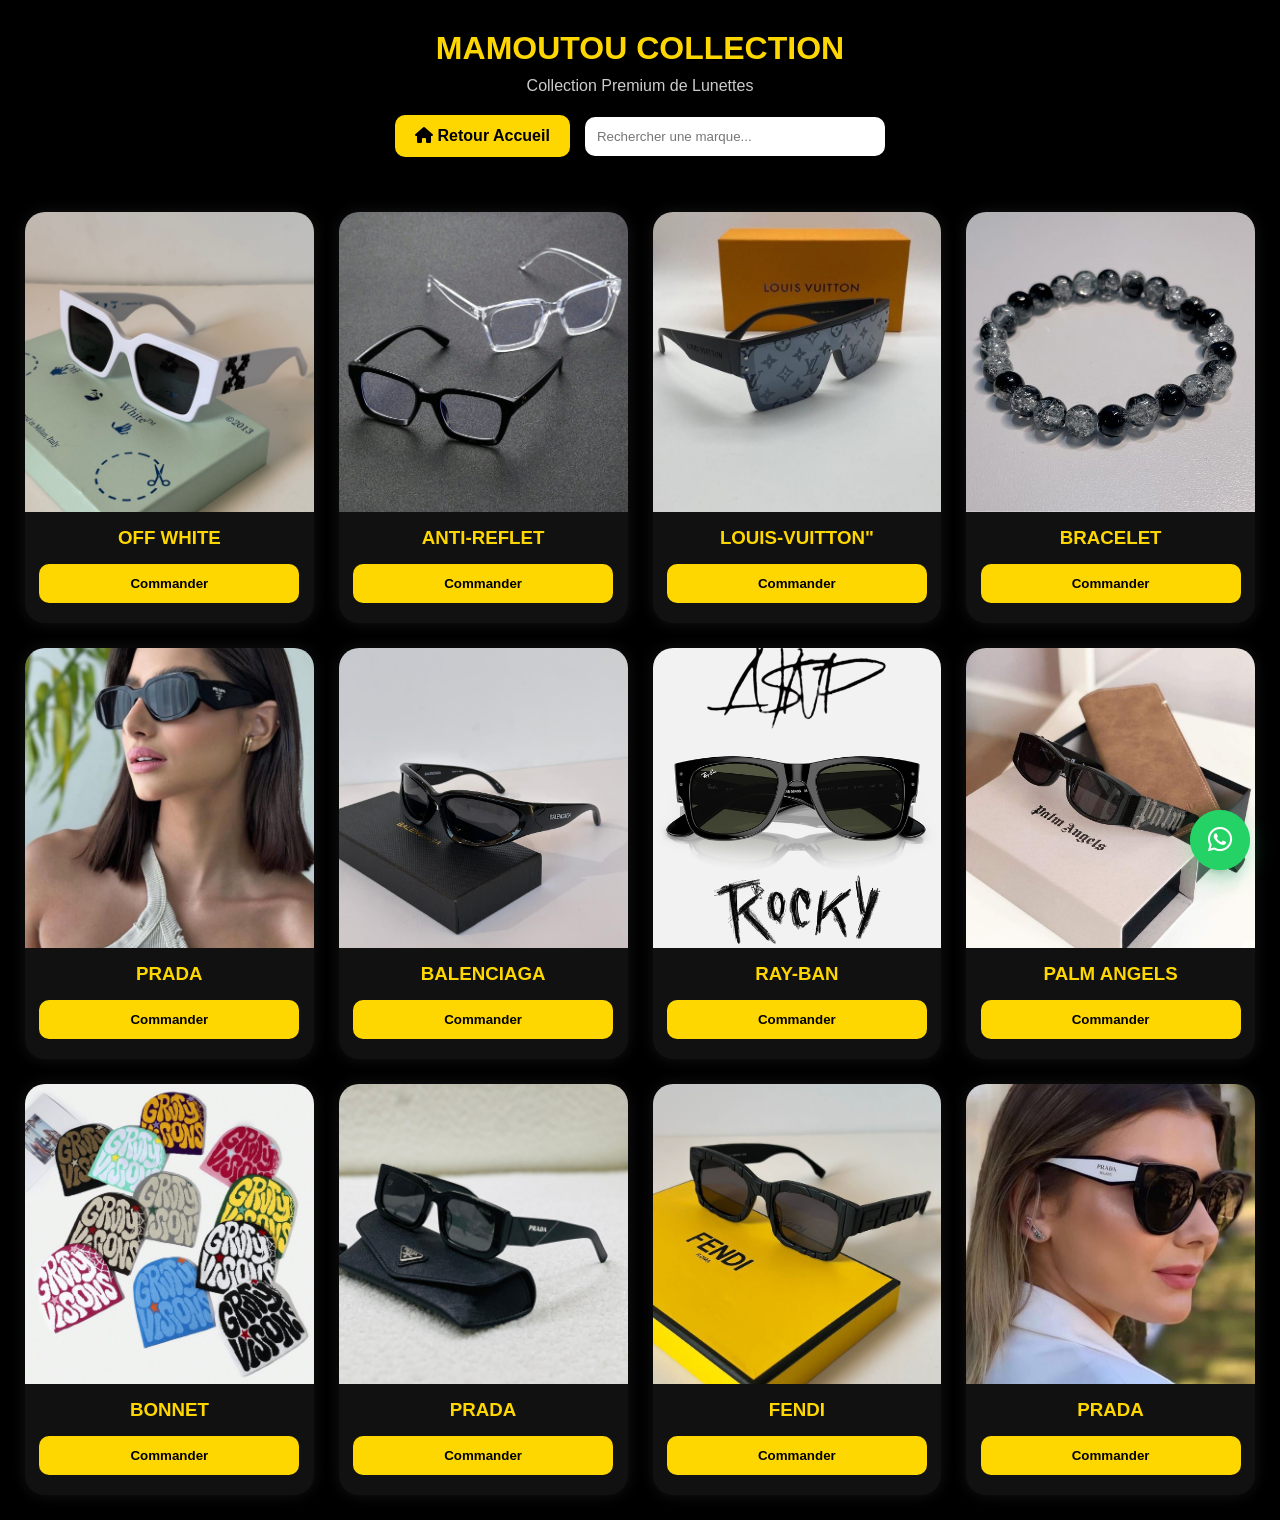
==== collection.html @ 8280a22b "Vente de lunettes" ====
<!DOCTYPE html>
<html lang="fr">
<head>
<meta charset="UTF-8">
<meta name="viewport" content="width=device-width, initial-scale=1.0">
<title>Mamoutou Collection - Lunettes Premium</title>

<link rel="stylesheet" href="collection.css">

<link rel="stylesheet"
href="https://cdnjs.cloudflare.com/ajax/libs/font-awesome/6.5.1/css/all.min.css">

</head>

<body>

<header>

    <h1>MAMOUTOU COLLECTION</h1>
    <p>Collection Premium de Lunettes</p>

    <div class="top-bar">

        <a href="index.html" class="home-btn">
            <i class="fas fa-home"></i>
            Retour Accueil
        </a>

        <input
        type="text"
        id="search"
        placeholder="Rechercher une marque...">

    </div>

</header>

<section class="products">

<!-- FENDI -->

<div class="card" data-name="Off white">

    <div class="slider">

        <img src="./images/lunette15o.JPG" class="active">

        <img src="./images/lunette40o.JPG">

        <img src="./images/lunette12o.JPG">

    </div>

    <h3>OFF WHITE</h3>

    <button class="btn-order">
        Commander
    </button>

</div>

<!-- PALM ANGELS -->

<div class="card" data-name="ANTI-REFLET">

    <div class="slider">

        <img src="./images/lunette18a.JPG" class="active">

        <img src="./images/lunette26a.JPG">

        <img src="./images/lunette37a.JPG">

    </div>

    <h3>ANTI-REFLET</h3>

    <button class="btn-order">
        Commander
    </button>

</div>

<!-- GUCCI -->

<div class="card" data-name="LOUIS-VUITTON">

    <div class="slider">

        <img src="./images/lunette27l.JPG" class="active">

        <img src="./images/lunette16l.JPG">

        <img src="./images/lunette17l.JPG">

    </div>

    <h3>LOUIS-VUITTON"</h3>

    <button class="btn-order">
        Commander
    </button>

</div>

<!-- RAY BAN -->

<div class="card" data-name="BRACELET">

    <div class="slider">

        <img src="./images/bracelet1.JPG" class="active">

        <img src="./images/bracelet2.JPG">

        <img src="./images/bracelet3.jpg">

    </div>

    <h3>BRACELET</h3>

    <button class="btn-order">
        Commander
    </button>

</div>

<!-- VERSACE -->

<div class="card" data-name="PRADA">

    <div class="slider">

        <img src="./images/lunette19p.JPG" class="active">

        <img src="./images/lunette21p.JPG">

        <img src="./images/lunette32p.JPG">

    </div>

    <h3>PRADA</h3>

    <button class="btn-order">
        Commander
    </button>

</div>

<!-- DIOR -->

<div class="card" data-name="BALENCIAGA">

    <div class="slider">

        <img src="./images/lunette43b.JPG" class="active">

        <img src="./images/lunette44b.JPG">

        <img src="./images/lunette10.JPG">

    </div>

    <h3>BALENCIAGA</h3>

    <button class="btn-order">
        Commander
    </button>

</div>

<!-- ANTI REFLET -->

<div class="card" data-name="RAY-BAN">

    <div class="slider">

        <img src="./images/lunette22r.JPG" class="active">

        <img src="./images/lunette28r.JPG">

        <img src="./images/lunette50r.jpg">

    </div>

    <h3>RAY-BAN</h3>

    <button class="btn-order">
        Commander
    </button>

</div>

<!-- RAYVANY -->

<div class="card" data-name="PALM ANGELS">

    <div class="slider">

        <img src="./images/lunette42p.JPG" class="active">

        <img src="./images/PALM.jpg">

        <img src="./images/palm2.jpg">

    </div>


    <h3>PALM ANGELS</h3>

    <button class="btn-order">
        Commander
    </button>

</div>

<div class="card" data-name="BONNET">

    <div class="slider">

        <img src="./images/kepi1.JPG" class="active">

        <img src="./images/kepi2.JPG">

        <img src="./images/kepi3.JPG">

    </div>


    <h3>BONNET</h3>

    <button class="btn-order">
        Commander
    </button>

</div>

<div class="card" data-name="PRADA">

    <div class="slider">

        <img src="./images/lunette21p.JPG" class="active">

        <img src="./images/lunette32p.JPG">

        <img src="./images/lunette19p.JPG">

    </div>


    <h3>PRADA</h3>

    <button class="btn-order">
        Commander
    </button>

</div>

<div class="card" data-name="FENDI">

    <div class="slider">

        <img src="./images/FENDI.jpg" class="active">

        <img src="./images/fendi2.jpg">

        <img src="./images/fendi3.jpeg">

    </div>


    <h3>FENDI</h3>

    <button class="btn-order">
        Commander
    </button>

</div>

<div class="card" data-name="PRADA">

    <div class="slider">

        <img src="./images/lunette34p.JPG" class="active">

        <img src="./images/lunette39p.JPG">

        <img src="./images/lunette32p.JPG">

    </div>


    <h3>PRADA</h3>

    <button class="btn-order">
        Commander
    </button>

</div>

</section>

<!-- FORMULAIRE -->

<div class="modal" id="modal">

    <div class="modal-content">

        <span id="close">&times;</span>

        <h2>Commander votre lunette</h2>

        <form id="orderForm">

            <input type="text" id="product" readonly required>

            <input type="text" id="name" placeholder="Nom complet" required>

            <input type="text" id="color" placeholder="Couleur" required>

            <input type="number" id="quantity" placeholder="Quantité" required>

            <input type="tel" id="phone" placeholder="Téléphone" required>

            <input type="text" id="address" placeholder="Adresse" required>

            <textarea id="message" placeholder="Message (optionnel)"></textarea>

            <button type="submit" class="send-btn">
                Envoyer sur WhatsApp
            </button>

        </form>

    </div>

</div>
<!-- WhatsApp flottant -->

<a href="https://wa.me/22367498538" target="_blank" rel="noopener" class="whatsapp-btn" aria-label="WhatsApp">
  <i class="fa-brands fa-whatsapp"></i>
</a>

<a href="#home" class="scroll-top" id="scrollTopBtn">
  <i class="fa-solid fa-arrow-up"></i>
</a>
<script src="collection.js"></script>

</body>
</html>
---- collection.css ----
*{
    margin:0;
    padding:0;
    box-sizing:border-box;
    font-family:Arial, sans-serif;
}

body{
    background:#000;
    color:#fff;
    min-height:100vh;
}

header{
    text-align:center;
    padding:30px 15px;
}

header h1{
    color:gold;
    margin-bottom:10px;
}

header p{
    color:#ccc;
}

.top-bar{
    margin-top:20px;
    display:flex;
    justify-content:center;
    align-items:center;
    gap:15px;
    flex-wrap:wrap;
}

.home-btn{
    background:gold;
    color:#000;
    text-decoration:none;
    padding:12px 20px;
    border-radius:10px;
    font-weight:bold;
    transition:.3s;
}

.home-btn:hover{
    transform:scale(1.05);
}

#search{
    width:300px;
    max-width:90%;
    padding:12px;
    border:none;
    border-radius:10px;
    outline:none;
}

.products{
    display:grid;
    grid-template-columns:repeat(auto-fit,minmax(280px,1fr));
    gap:25px;
    padding:25px;
}

.card{
    background:#111;
    border-radius:20px;
    overflow:hidden;
    box-shadow:0 0 15px rgba(255,255,255,.08);
    transition:.4s;
}

.card:hover{
    transform:translateY(-10px);
    box-shadow:0 0 25px gold;
}

.slider{
    position:relative;
    width:100%;
    height:300px;
    overflow:hidden;
}

.slider img{
    position:absolute;
    width:100%;
    height:100%;
    object-fit:cover;
    opacity:0;
    transition:opacity 1s;
}

.slider img.active{
    opacity:1;
}

.card h3{
    text-align:center;
    padding:15px;
    color:gold;
}

.btn-order{
    width:90%;
    display:block;
    margin:0 auto 20px;
    padding:12px;
    border:none;
    border-radius:10px;
    background:gold;
    color:#000;
    font-weight:bold;
    cursor:pointer;
    transition:.3s;
}

.btn-order:hover{
    transform:scale(1.05);
}

.modal{
    position:fixed;
    inset:0;
    background:rgba(0,0,0,.85);
    display:none;
    justify-content:center;
    align-items:center;
    z-index:999;
}

.modal-content{
    background:#111;
    width:90%;
    max-width:450px;
    padding:25px;
    border-radius:20px;
    position:relative;
}

.modal-content h2{
    text-align:center;
    color:gold;
    margin-bottom:20px;
}

.modal-content input,
.modal-content textarea{
    width:100%;
    padding:12px;
    margin-bottom:12px;
    border:none;
    border-radius:10px;
    outline:none;

    background:#fff;
    color:#000;

    font-size:14px;
}

/* textarea spécifique */
.modal-content textarea{
    resize:none;
    height:100px;
}

/* IMPORTANT: évite héritage invisible */
.modal-content{
    color:#000;
}


.send-btn{
    width:100%;
    padding:12px;
    border:none;
    border-radius:10px;
    background:#25D366;
    color:white;
    font-size:16px;
    font-weight:bold;
    cursor:pointer;
}

#close{
    position:absolute;
    right:15px;
    top:10px;
    font-size:30px;
    cursor:pointer;
    color: white;
}

/* ==========================================================================
    BOUTON FLOTTANT WHATSAPP (AVEC EFFET PULSE)
   ========================================================================== */
.whatsapp-btn {
    position: fixed;
    bottom: 30px;
    right: 30px;
    background: #25D366;
    color: white;
    font-size: 28px;
    width: 60px;
    height: 60px;
    border-radius: 50%;
    display: flex;
    justify-content: center;
    align-items: center;
    text-decoration: none;
    box-shadow: 0 8px 25px rgba(37, 211, 102, 0.3);
    z-index: 999;
    transition: 0.3s;
}

.whatsapp-btn:hover {
    transform: scale(1.1);
}

.whatsapp-btn::before {
    content: "";
    position: absolute;
    width: 100%;
    height: 100%;
    border-radius: 50%;
    background: #25D366;
    opacity: 0.6;
    animation: pulse 1.8s infinite;
    z-index: -1;
}

/* BUTTON FLEXHE */
.scroll-top{
    position: fixed;
    bottom: 30px;          /* en bas */
    left: 50%;             /* centre horizontal */
    transform: translateX(-50%) translateY(20px);

    width: 40px;
    height: 40px;
    border-radius: 50%;

    background: gold;
    color: black;

    display: flex;
    justify-content: center;
    align-items: center;

    font-size: 20px;
    text-decoration: none;

    box-shadow: 0 8px 20px rgba(0,0,0,0.3);

    opacity: 0;
    visibility: hidden;

    transition: 0.3s ease;
    z-index: 999;
}

/* visible */
.scroll-top.show{
    opacity: 1;
    visibility: visible;
    transform: translateX(-50%) translateY(0);
}

/* hover */
.scroll-top:hover{
    transform: translateX(-50%) scale(1.1);
}

/* affichage rechercge */
.grid {
    display: grid;
    grid-template-columns: repeat(3, 1fr);
    gap: 20px;
}

.card {
    width: 100%;
}

@keyframes pulse {
    0% { transform: scale(1); opacity: 0.6; }
    100% { transform: scale(1.6); opacity: 0; }
}
@media(max-width:768px){

    .products{
        grid-template-columns:1fr;
        padding:15px;
    }

    .slider{
        height:260px;
    }

    #search{
        width:100%;
    }

}
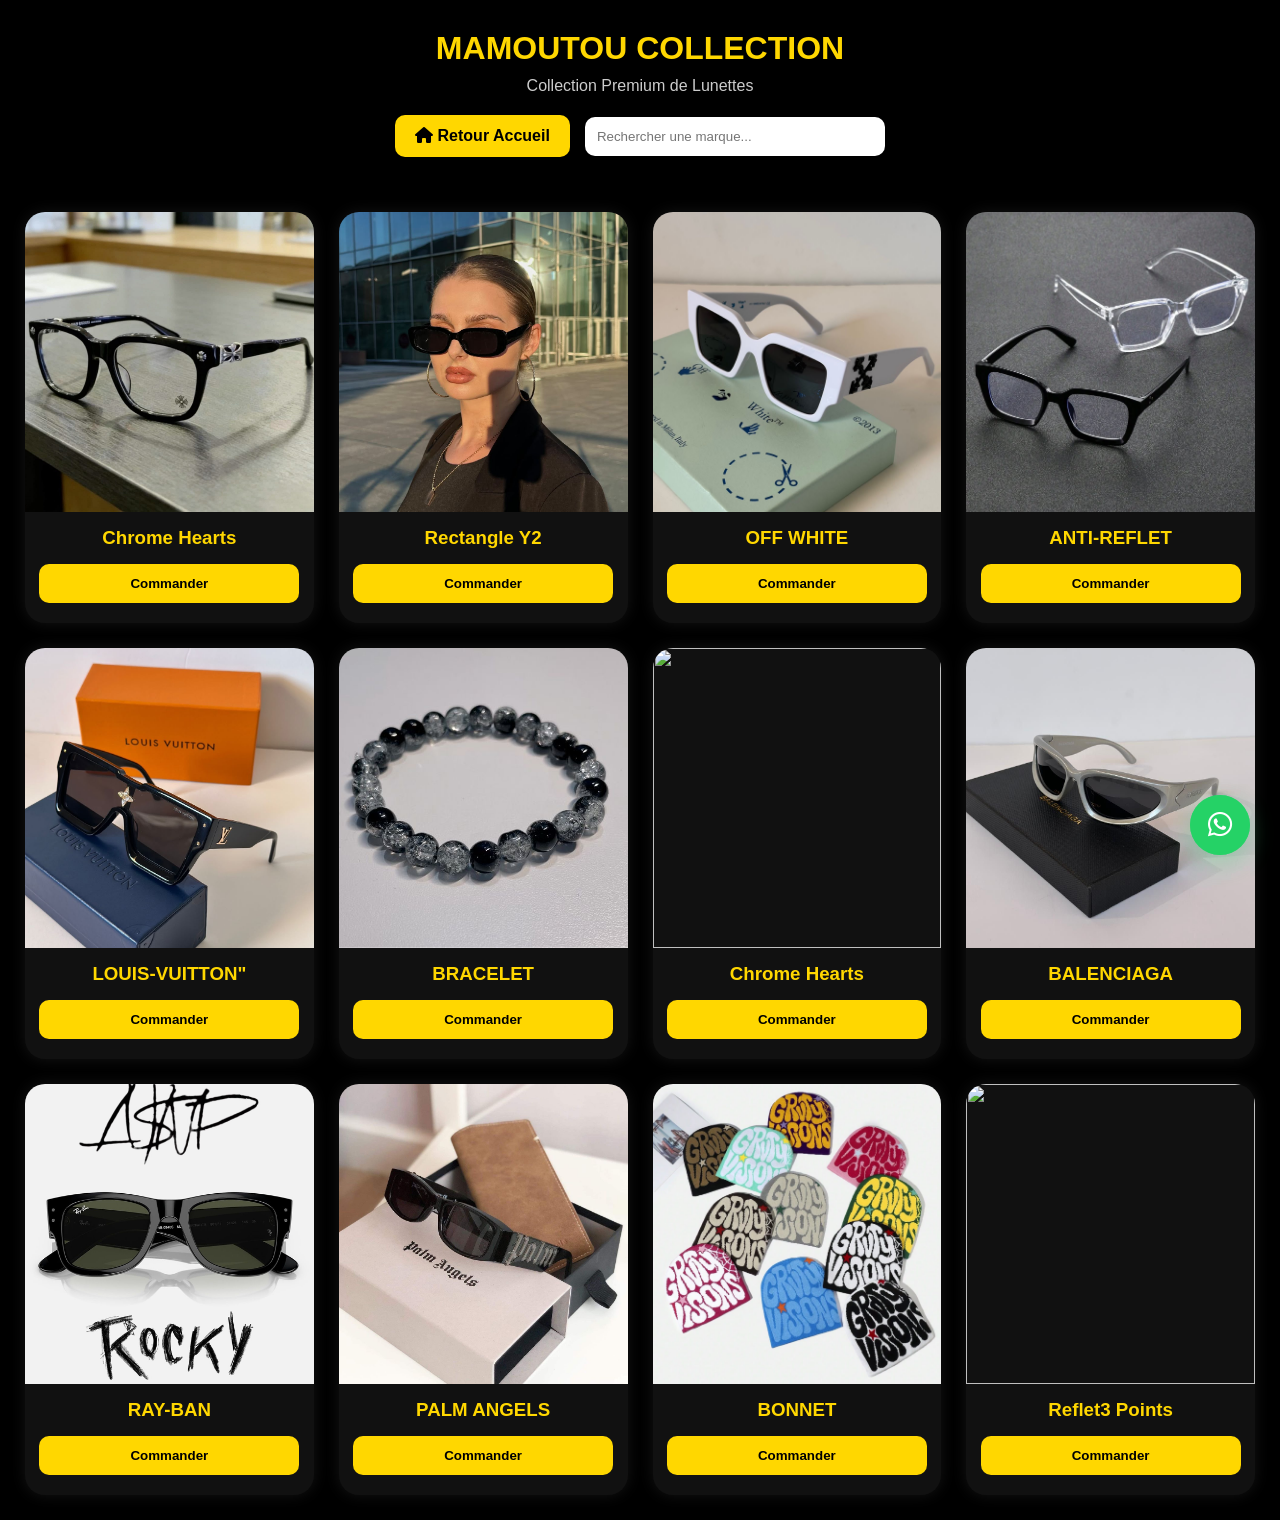
==== commit 9cce9355: "Mise a jour de la vitrine" ====
--- a/collection.html
+++ b/collection.html
@@ -37,7 +37,48 @@
 
 <section class="products">
 
-<!-- FENDI -->
+<div class="card" data-name="Chrome Hearts">
+
+    <div class="slider">
+
+        <img src="./images/lunette34p.JPG" class="active">
+
+        <img src="./images/lunette39p.JPG">
+
+        <img src="./images/lunette7a.JPG">
+
+    </div>
+
+
+    <h3>Chrome Hearts</h3>
+
+    <button class="btn-order">
+        Commander
+    </button>
+
+</div>
+
+
+<div class="card" data-name="Rectangle Y2">
+
+    <div class="slider">
+
+        <img src="./images/Rectangle1.jpg" class="active">
+
+        <img src="./images/Rectangle2.jpg">
+
+        <img src="./images/Rectangle3.jpg">
+
+    </div>
+
+
+    <h3>Rectangle Y2</h3>
+
+    <button class="btn-order">
+        Commander
+    </button>
+
+</div>
 
 <div class="card" data-name="Off white">
 
@@ -127,19 +168,19 @@
 
 <!-- VERSACE -->
 
-<div class="card" data-name="PRADA">
-
-    <div class="slider">
-
-        <img src="./images/lunette19p.JPG" class="active">
-
-        <img src="./images/lunette21p.JPG">
-
-        <img src="./images/lunette32p.JPG">
-
-    </div>
-
-    <h3>PRADA</h3>
+<div class="card" data-name="Chrome Hearts">
+
+    <div class="slider">
+
+        <img src="./images/chrom3.JPG" class="active">
+
+        <img src="./images/chrome1.JPG">
+
+        <img src="./images/chrome2.JPG">
+
+    </div>
+
+    <h3>Chrome Hearts</h3>
 
     <button class="btn-order">
         Commander
@@ -153,12 +194,12 @@
 
     <div class="slider">
 
-        <img src="./images/lunette43b.JPG" class="active">
+        <img src="./images/lunette44b.JPG" class="active">
+
+        <img src="./images/lunette43b.JPG">
 
         <img src="./images/lunette44b.JPG">
 
-        <img src="./images/lunette10.JPG">
-
     </div>
 
     <h3>BALENCIAGA</h3>
@@ -235,68 +276,28 @@
 
 </div>
 
-<div class="card" data-name="PRADA">
-
-    <div class="slider">
-
-        <img src="./images/lunette21p.JPG" class="active">
-
-        <img src="./images/lunette32p.JPG">
-
-        <img src="./images/lunette19p.JPG">
-
-    </div>
-
-
-    <h3>PRADA</h3>
-
-    <button class="btn-order">
-        Commander
-    </button>
-
-</div>
-
-<div class="card" data-name="FENDI">
-
-    <div class="slider">
-
-        <img src="./images/FENDI.jpg" class="active">
-
-        <img src="./images/fendi2.jpg">
-
-        <img src="./images/fendi3.jpeg">
-
-    </div>
-
-
-    <h3>FENDI</h3>
-
-    <button class="btn-order">
-        Commander
-    </button>
-
-</div>
-
-<div class="card" data-name="PRADA">
-
-    <div class="slider">
-
-        <img src="./images/lunette34p.JPG" class="active">
-
-        <img src="./images/lunette39p.JPG">
-
-        <img src="./images/lunette32p.JPG">
-
-    </div>
-
-
-    <h3>PRADA</h3>
-
-    <button class="btn-order">
-        Commander
-    </button>
-
-</div>
+<div class="card" data-name="Reflet3 Points">
+
+    <div class="slider">
+
+        <img src="./images/3point.JPG" class="active">
+
+        <img src="./images/3point1.JPG">
+
+        <img src="./images/3point2.JPG">
+
+    </div>
+
+
+    <h3>Reflet3 Points</h3>
+
+    <button class="btn-order">
+        Commander
+    </button>
+
+</div>
+
+
 
 </section>
 
--- a/collection.css
+++ b/collection.css
@@ -199,7 +199,7 @@
    ========================================================================== */
 .whatsapp-btn {
     position: fixed;
-    bottom: 30px;
+    bottom: 45px;
     right: 30px;
     background: #25D366;
     color: white;
@@ -304,4 +304,14 @@
         width:100%;
     }
 
+}
+
+@media (max-width: 480px) {
+    .whatsapp-btn {
+        bottom: 70px;
+        right: 20px;
+        width: 50px;
+        height: 50px;
+        font-size: 24px;
+    }
 }
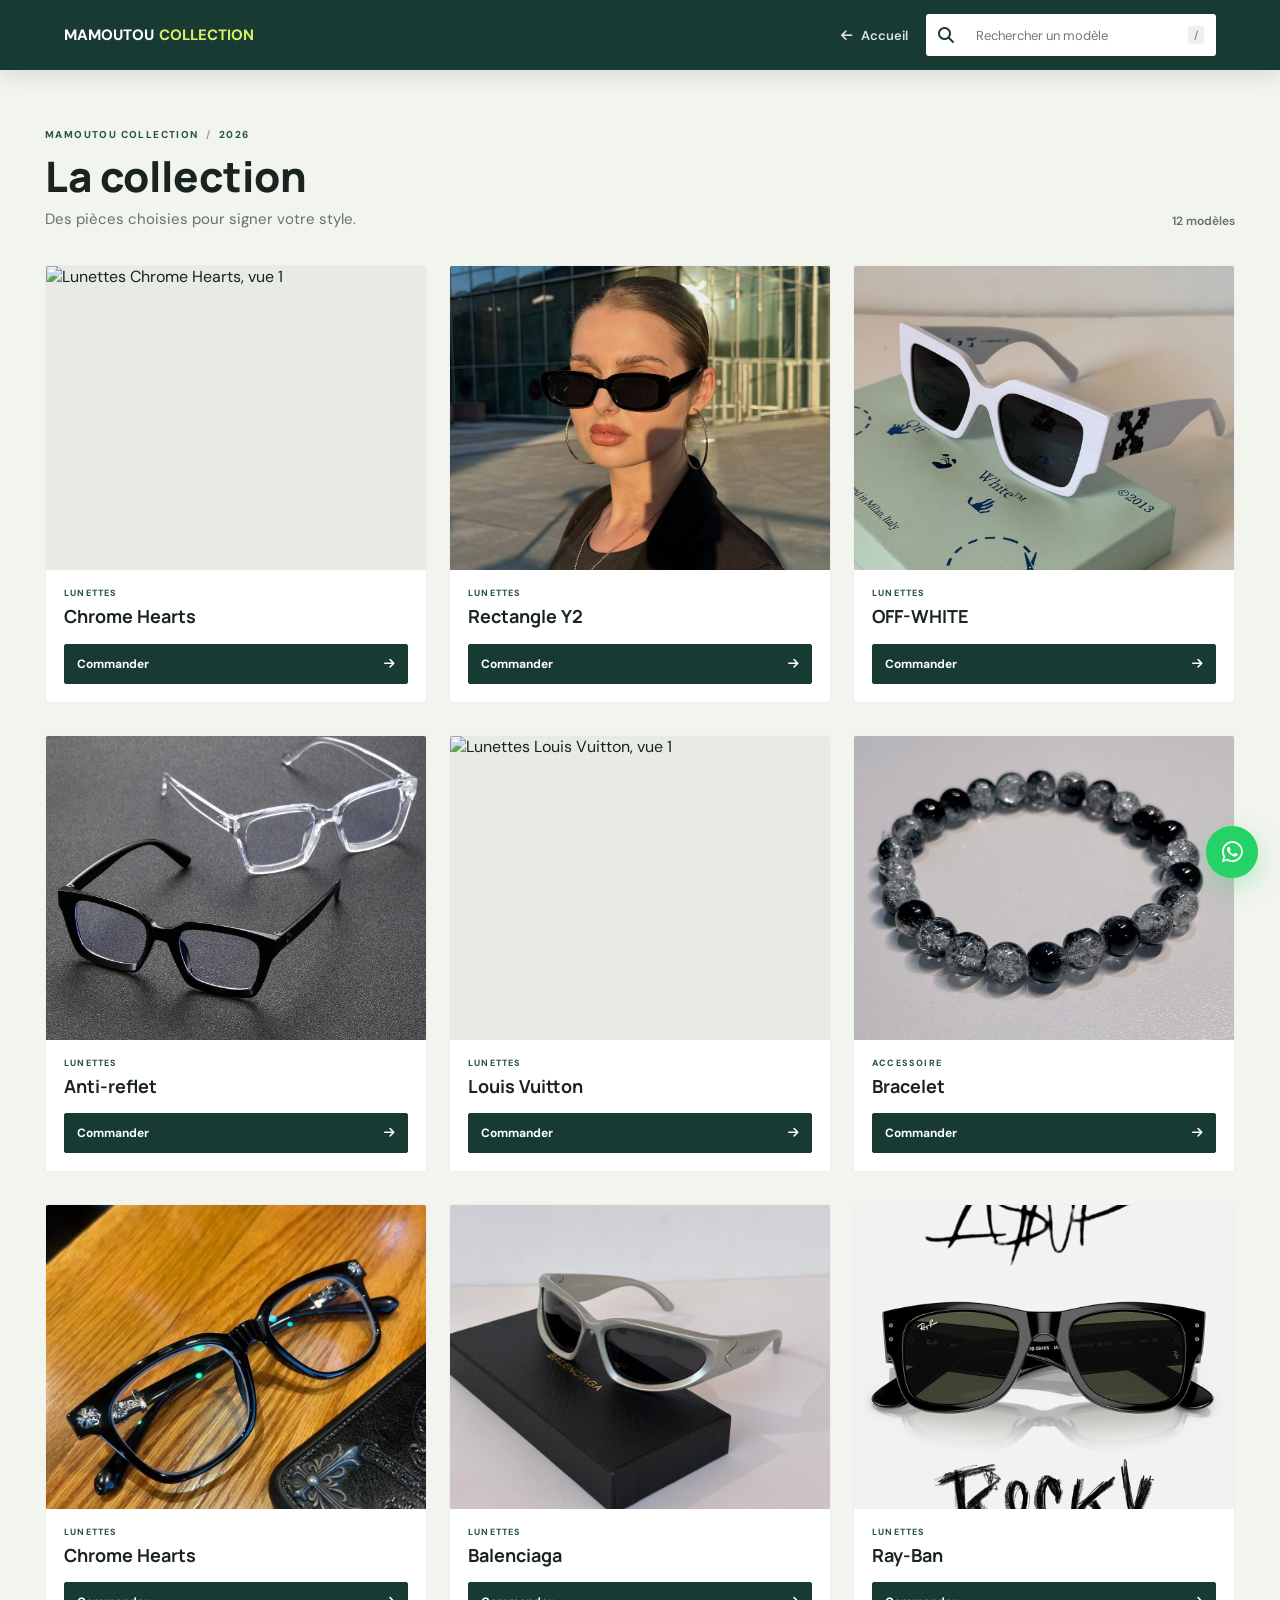
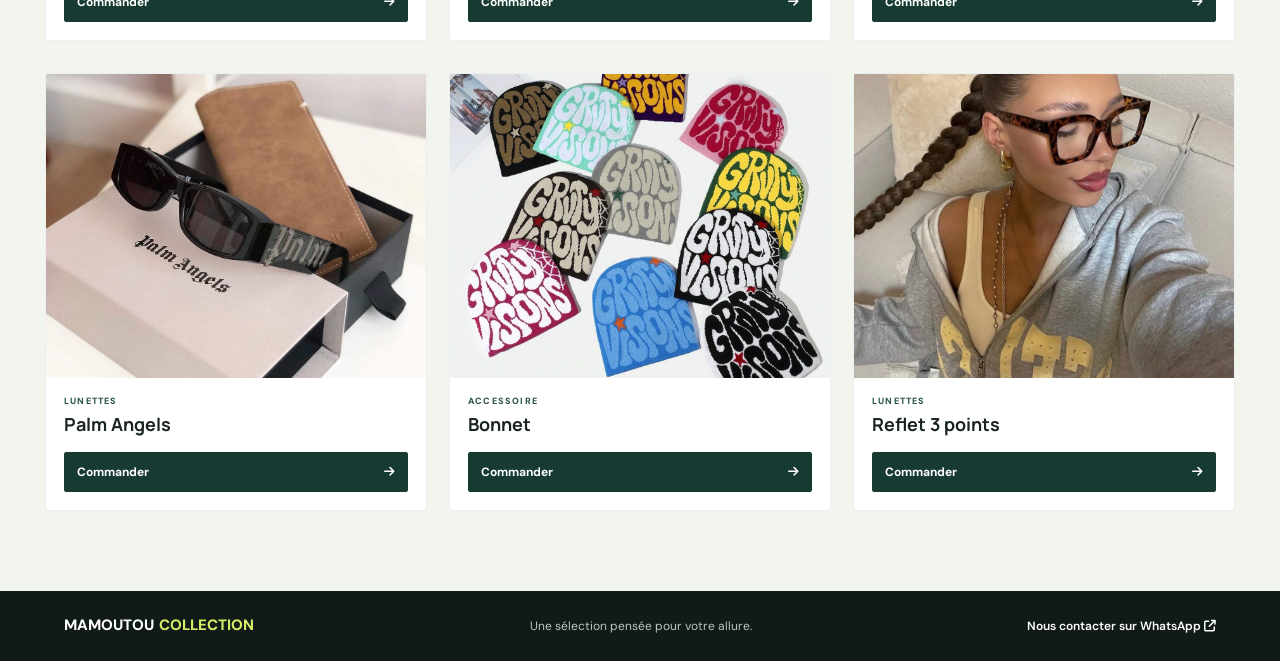
==== commit 90954320: "Modernise la vitrine MAMOUTOU COLLECTION" ====
--- a/collection.html
+++ b/collection.html
@@ -1,351 +1,258 @@
 <!DOCTYPE html>
 <html lang="fr">
+
 <head>
-<meta charset="UTF-8">
-<meta name="viewport" content="width=device-width, initial-scale=1.0">
-<title>Mamoutou Collection - Lunettes Premium</title>
-
-<link rel="stylesheet" href="collection.css">
-
-<link rel="stylesheet"
-href="https://cdnjs.cloudflare.com/ajax/libs/font-awesome/6.5.1/css/all.min.css">
-
+    <meta charset="UTF-8">
+    <meta name="viewport" content="width=device-width, initial-scale=1.0">
+    <meta name="description"
+        content="Parcourez la sélection de lunettes et accessoires MAMOUTOU COLLECTION et commandez directement au Mali via WhatsApp.">
+    <meta name="theme-color" content="#173b32">
+    <title>La collection | MAMOUTOU COLLECTION</title>
+    <link rel="preconnect" href="https://fonts.googleapis.com">
+    <link rel="preconnect" href="https://fonts.gstatic.com" crossorigin>
+    <link
+        href="https://fonts.googleapis.com/css2?family=DM+Sans:wght@400;500;600;700&family=Manrope:wght@400;500;600;700;800&display=swap"
+        rel="stylesheet">
+    <link rel="stylesheet" href="https://cdnjs.cloudflare.com/ajax/libs/font-awesome/6.5.1/css/all.min.css">
+    <link rel="stylesheet" href="collection.css?v=5.0">
 </head>
 
 <body>
-
-<header>
-
-    <h1>MAMOUTOU COLLECTION</h1>
-    <p>Collection Premium de Lunettes</p>
-
-    <div class="top-bar">
-
-        <a href="index.html" class="home-btn">
-            <i class="fas fa-home"></i>
-            Retour Accueil
+    <header class="collection-header">
+        <a class="catalog-brand" href="index.html" aria-label="MAMOUTOU COLLECTION, accueil">
+            <span>MAMOUTOU</span><strong>COLLECTION</strong>
         </a>
-
-        <input
-        type="text"
-        id="search"
-        placeholder="Rechercher une marque...">
-
+        <div class="top-bar">
+            <a href="index.html" class="home-btn"><i class="fa-solid fa-arrow-left" aria-hidden="true"></i> Accueil</a>
+            <label class="search-box" for="search">
+                <i class="fa-solid fa-magnifying-glass" aria-hidden="true"></i>
+                <input type="search" id="search" placeholder="Rechercher un modèle" autocomplete="off">
+                <kbd>/</kbd>
+            </label>
+        </div>
+    </header>
+
+    <main>
+        <section class="catalog-intro" aria-labelledby="catalog-title">
+            <p class="eyebrow">MAMOUTOU COLLECTION <span aria-hidden="true">/</span> 2026</p>
+            <div class="catalog-heading">
+                <div>
+                    <h1 id="catalog-title">La collection</h1>
+                    <p>Des pièces choisies pour signer votre style.</p>
+                </div>
+                <p class="catalog-count" id="resultCount" aria-live="polite"></p>
+            </div>
+        </section>
+
+        <section class="products" aria-label="Modèles disponibles">
+            <article class="card" data-name="Chrome Hearts">
+                <div class="slider">
+                    <img src="./images/lunette34p.jpg" class="active" alt="Lunettes Chrome Hearts, vue 1"
+                        fetchpriority="high">
+                    <img src="./images/lunette39p.jpg" alt="Lunettes Chrome Hearts, vue 2" loading="lazy">
+                    <img src="./images/lunette7a.jpg" alt="Lunettes Chrome Hearts, vue 3" loading="lazy">
+                </div>
+                <div class="card-info">
+                    <p class="product-type">LUNETTES</p>
+                    <h2>Chrome Hearts</h2><button class="btn-order" type="button">Commander <i
+                            class="fa-solid fa-arrow-right" aria-hidden="true"></i></button>
+                </div>
+            </article>
+
+            <article class="card" data-name="Rectangle Y2">
+                <div class="slider">
+                    <img src="./images/Rectangle1.jpg" class="active" alt="Lunettes Rectangle Y2, vue 1" loading="lazy">
+                    <img src="./images/Rectangle2.jpg" alt="Lunettes Rectangle Y2, vue 2" loading="lazy">
+                    <img src="./images/Rectangle3.jpg" alt="Lunettes Rectangle Y2, vue 3" loading="lazy">
+                </div>
+                <div class="card-info">
+                    <p class="product-type">LUNETTES</p>
+                    <h2>Rectangle Y2</h2><button class="btn-order" type="button">Commander <i
+                            class="fa-solid fa-arrow-right" aria-hidden="true"></i></button>
+                </div>
+            </article>
+
+            <article class="card" data-name="Off white">
+                <div class="slider">
+                    <img src="./images/lunette15o.JPG" class="active" alt="Lunettes Off-White, vue 1" loading="lazy">
+                    <img src="./images/lunette40o.JPG" alt="Lunettes Off-White, vue 2" loading="lazy">
+                    <img src="./images/lunette12o.JPG" alt="Lunettes Off-White, vue 3" loading="lazy">
+                </div>
+                <div class="card-info">
+                    <p class="product-type">LUNETTES</p>
+                    <h2>OFF-WHITE</h2><button class="btn-order" type="button">Commander <i
+                            class="fa-solid fa-arrow-right" aria-hidden="true"></i></button>
+                </div>
+            </article>
+
+            <article class="card" data-name="Anti-reflet">
+                <div class="slider">
+                    <img src="./images/lunette18a.JPG" class="active" alt="Lunettes anti-reflet, vue 1" loading="lazy">
+                    <img src="./images/lunette26a.JPG" alt="Lunettes anti-reflet, vue 2" loading="lazy">
+                    <img src="./images/lunette37a.JPG" alt="Lunettes anti-reflet, vue 3" loading="lazy">
+                </div>
+                <div class="card-info">
+                    <p class="product-type">LUNETTES</p>
+                    <h2>Anti-reflet</h2><button class="btn-order" type="button">Commander <i
+                            class="fa-solid fa-arrow-right" aria-hidden="true"></i></button>
+                </div>
+            </article>
+
+            <article class="card" data-name="Louis-Vuitton">
+                <div class="slider">
+                    <img src="./images/lunette27l.jpg" class="active" alt="Lunettes Louis Vuitton, vue 1"
+                        loading="lazy">
+                    <img src="./images/lunette16l.jpg" alt="Lunettes Louis Vuitton, vue 2" loading="lazy">
+                    <img src="./images/lunette17l.jpg" alt="Lunettes Louis Vuitton, vue 3" loading="lazy">
+                </div>
+                <div class="card-info">
+                    <p class="product-type">LUNETTES</p>
+                    <h2>Louis Vuitton</h2><button class="btn-order" type="button">Commander <i
+                            class="fa-solid fa-arrow-right" aria-hidden="true"></i></button>
+                </div>
+            </article>
+
+            <article class="card" data-name="Bracelet">
+                <div class="slider">
+                    <img src="./images/bracelet1.JPG" class="active" alt="Bracelet, vue 1" loading="lazy">
+                    <img src="./images/bracelet2.JPG" alt="Bracelet, vue 2" loading="lazy">
+                    <img src="./images/bracelet3.jpg" alt="Bracelet, vue 3" loading="lazy">
+                </div>
+                <div class="card-info">
+                    <p class="product-type">ACCESSOIRE</p>
+                    <h2>Bracelet</h2><button class="btn-order" type="button">Commander <i
+                            class="fa-solid fa-arrow-right" aria-hidden="true"></i></button>
+                </div>
+            </article>
+
+            <article class="card" data-name="Chrome Hearts">
+                <div class="slider">
+                    <img src="./images/chrom3.jpg" class="active" alt="Lunettes Chrome Hearts, vue 1" loading="lazy">
+                    <img src="./images/chrome1.jpg" alt="Lunettes Chrome Hearts, vue 2" loading="lazy">
+                    <img src="./images/chrome2.jpg" alt="Lunettes Chrome Hearts, vue 3" loading="lazy">
+                </div>
+                <div class="card-info">
+                    <p class="product-type">LUNETTES</p>
+                    <h2>Chrome Hearts</h2><button class="btn-order" type="button">Commander <i
+                            class="fa-solid fa-arrow-right" aria-hidden="true"></i></button>
+                </div>
+            </article>
+
+            <article class="card" data-name="Balenciaga">
+                <div class="slider">
+                    <img src="./images/lunette44b.JPG" class="active" alt="Lunettes Balenciaga, vue 1" loading="lazy">
+                    <img src="./images/lunette43b.JPG" alt="Lunettes Balenciaga, vue 2" loading="lazy">
+                    <img src="./images/lunette44b.JPG" alt="Lunettes Balenciaga, vue 3" loading="lazy">
+                </div>
+                <div class="card-info">
+                    <p class="product-type">LUNETTES</p>
+                    <h2>Balenciaga</h2><button class="btn-order" type="button">Commander <i
+                            class="fa-solid fa-arrow-right" aria-hidden="true"></i></button>
+                </div>
+            </article>
+
+            <article class="card" data-name="Ray-Ban">
+                <div class="slider">
+                    <img src="./images/lunette22r.JPG" class="active" alt="Lunettes Ray-Ban, vue 1" loading="lazy">
+                    <img src="./images/lunette28r.JPG" alt="Lunettes Ray-Ban, vue 2" loading="lazy">
+                    <img src="./images/lunette50r.jpg" alt="Lunettes Ray-Ban, vue 3" loading="lazy">
+                </div>
+                <div class="card-info">
+                    <p class="product-type">LUNETTES</p>
+                    <h2>Ray-Ban</h2><button class="btn-order" type="button">Commander <i class="fa-solid fa-arrow-right"
+                            aria-hidden="true"></i></button>
+                </div>
+            </article>
+
+            <article class="card" data-name="Palm Angels">
+                <div class="slider">
+                    <img src="./images/lunette42p.JPG" class="active" alt="Lunettes Palm Angels, vue 1" loading="lazy">
+                    <img src="./images/PALM.jpg" alt="Lunettes Palm Angels, vue 2" loading="lazy">
+                    <img src="./images/palm2.jpg" alt="Lunettes Palm Angels, vue 3" loading="lazy">
+                </div>
+                <div class="card-info">
+                    <p class="product-type">LUNETTES</p>
+                    <h2>Palm Angels</h2><button class="btn-order" type="button">Commander <i
+                            class="fa-solid fa-arrow-right" aria-hidden="true"></i></button>
+                </div>
+            </article>
+
+            <article class="card" data-name="Bonnet">
+                <div class="slider">
+                    <img src="./images/kepi1.JPG" class="active" alt="Bonnet, vue 1" loading="lazy">
+                    <img src="./images/kepi2.JPG" alt="Bonnet, vue 2" loading="lazy">
+                    <img src="./images/kepi3.JPG" alt="Bonnet, vue 3" loading="lazy">
+                </div>
+                <div class="card-info">
+                    <p class="product-type">ACCESSOIRE</p>
+                    <h2>Bonnet</h2><button class="btn-order" type="button">Commander <i class="fa-solid fa-arrow-right"
+                            aria-hidden="true"></i></button>
+                </div>
+            </article>
+
+            <article class="card" data-name="Reflet 3 points">
+                <div class="slider">
+                    <img src="./images/3point.jpg" class="active" alt="Lunettes reflet 3 points, vue 1" loading="lazy">
+                    <img src="./images/3point1.jpg" alt="Lunettes reflet 3 points, vue 2" loading="lazy">
+                    <img src="./images/3point2.jpg" alt="Lunettes reflet 3 points, vue 3" loading="lazy">
+                </div>
+                <div class="card-info">
+                    <p class="product-type">LUNETTES</p>
+                    <h2>Reflet 3 points</h2><button class="btn-order" type="button">Commander <i
+                            class="fa-solid fa-arrow-right" aria-hidden="true"></i></button>
+                </div>
+            </article>
+        </section>
+
+        <p class="empty-state" id="emptyState" hidden>Aucun modèle ne correspond à cette recherche.</p>
+    </main>
+
+    <footer class="catalog-footer">
+        <a class="catalog-brand" href="index.html"><span>MAMOUTOU</span><strong>COLLECTION</strong></a>
+        <p>Une sélection pensée pour votre allure.</p>
+        <a href="https://wa.me/22367498538" target="_blank" rel="noopener">Nous contacter sur WhatsApp <i
+                class="fa-solid fa-arrow-up-right-from-square" aria-hidden="true"></i></a>
+    </footer>
+
+    <div class="modal" id="modal" aria-hidden="true" hidden>
+        <div class="modal-content" role="dialog" aria-modal="true" aria-labelledby="orderTitle" tabindex="-1">
+            <button type="button" id="close" class="modal-close" aria-label="Fermer la fenêtre">&times;</button>
+            <p class="eyebrow">COMMANDE WHATSAPP</p>
+            <h2 id="orderTitle">Votre sélection</h2>
+            <p class="modal-description">Renseignez vos coordonnées. Votre demande sera préparée dans WhatsApp.</p>
+            <form id="orderForm">
+                <label for="product">Modèle</label>
+                <input type="text" id="product" readonly required>
+                <div class="form-row">
+                    <div><label for="name">Nom complet</label><input type="text" id="name" placeholder="Votre nom"
+                            autocomplete="name" required></div>
+                    <div><label for="color">Couleur</label><input type="text" id="color" placeholder="Votre choix"
+                            required></div>
+                </div>
+                <div class="form-row">
+                    <div><label for="quantity">Quantité</label><input type="number" id="quantity" min="1" value="1"
+                            required></div>
+                    <div><label for="phone">Téléphone</label><input type="tel" id="phone" placeholder="Votre numéro"
+                            autocomplete="tel" required></div>
+                </div>
+                <label for="address">Adresse de livraison</label>
+                <input type="text" id="address" placeholder="Quartier, ville" autocomplete="street-address" required>
+                <label for="message">Précision <span>(facultatif)</span></label>
+                <textarea id="message" placeholder="Un détail à nous communiquer ?"></textarea>
+                <button type="submit" class="send-btn"><i class="fa-brands fa-whatsapp" aria-hidden="true"></i>
+                    Continuer sur WhatsApp</button>
+            </form>
+        </div>
     </div>
 
-</header>
-
-<section class="products">
-
-<div class="card" data-name="Chrome Hearts">
-
-    <div class="slider">
-
-        <img src="./images/lunette34p.JPG" class="active">
-
-        <img src="./images/lunette39p.JPG">
-
-        <img src="./images/lunette7a.JPG">
-
-    </div>
-
-
-    <h3>Chrome Hearts</h3>
-
-    <button class="btn-order">
-        Commander
-    </button>
-
-</div>
-
-
-<div class="card" data-name="Rectangle Y2">
-
-    <div class="slider">
-
-        <img src="./images/Rectangle1.jpg" class="active">
-
-        <img src="./images/Rectangle2.jpg">
-
-        <img src="./images/Rectangle3.jpg">
-
-    </div>
-
-
-    <h3>Rectangle Y2</h3>
-
-    <button class="btn-order">
-        Commander
-    </button>
-
-</div>
-
-<div class="card" data-name="Off white">
-
-    <div class="slider">
-
-        <img src="./images/lunette15o.JPG" class="active">
-
-        <img src="./images/lunette40o.JPG">
-
-        <img src="./images/lunette12o.JPG">
-
-    </div>
-
-    <h3>OFF WHITE</h3>
-
-    <button class="btn-order">
-        Commander
-    </button>
-
-</div>
-
-<!-- PALM ANGELS -->
-
-<div class="card" data-name="ANTI-REFLET">
-
-    <div class="slider">
-
-        <img src="./images/lunette18a.JPG" class="active">
-
-        <img src="./images/lunette26a.JPG">
-
-        <img src="./images/lunette37a.JPG">
-
-    </div>
-
-    <h3>ANTI-REFLET</h3>
-
-    <button class="btn-order">
-        Commander
-    </button>
-
-</div>
-
-<!-- GUCCI -->
-
-<div class="card" data-name="LOUIS-VUITTON">
-
-    <div class="slider">
-
-        <img src="./images/lunette27l.JPG" class="active">
-
-        <img src="./images/lunette16l.JPG">
-
-        <img src="./images/lunette17l.JPG">
-
-    </div>
-
-    <h3>LOUIS-VUITTON"</h3>
-
-    <button class="btn-order">
-        Commander
-    </button>
-
-</div>
-
-<!-- RAY BAN -->
-
-<div class="card" data-name="BRACELET">
-
-    <div class="slider">
-
-        <img src="./images/bracelet1.JPG" class="active">
-
-        <img src="./images/bracelet2.JPG">
-
-        <img src="./images/bracelet3.jpg">
-
-    </div>
-
-    <h3>BRACELET</h3>
-
-    <button class="btn-order">
-        Commander
-    </button>
-
-</div>
-
-<!-- VERSACE -->
-
-<div class="card" data-name="Chrome Hearts">
-
-    <div class="slider">
-
-        <img src="./images/chrom3.JPG" class="active">
-
-        <img src="./images/chrome1.JPG">
-
-        <img src="./images/chrome2.JPG">
-
-    </div>
-
-    <h3>Chrome Hearts</h3>
-
-    <button class="btn-order">
-        Commander
-    </button>
-
-</div>
-
-<!-- DIOR -->
-
-<div class="card" data-name="BALENCIAGA">
-
-    <div class="slider">
-
-        <img src="./images/lunette44b.JPG" class="active">
-
-        <img src="./images/lunette43b.JPG">
-
-        <img src="./images/lunette44b.JPG">
-
-    </div>
-
-    <h3>BALENCIAGA</h3>
-
-    <button class="btn-order">
-        Commander
-    </button>
-
-</div>
-
-<!-- ANTI REFLET -->
-
-<div class="card" data-name="RAY-BAN">
-
-    <div class="slider">
-
-        <img src="./images/lunette22r.JPG" class="active">
-
-        <img src="./images/lunette28r.JPG">
-
-        <img src="./images/lunette50r.jpg">
-
-    </div>
-
-    <h3>RAY-BAN</h3>
-
-    <button class="btn-order">
-        Commander
-    </button>
-
-</div>
-
-<!-- RAYVANY -->
-
-<div class="card" data-name="PALM ANGELS">
-
-    <div class="slider">
-
-        <img src="./images/lunette42p.JPG" class="active">
-
-        <img src="./images/PALM.jpg">
-
-        <img src="./images/palm2.jpg">
-
-    </div>
-
-
-    <h3>PALM ANGELS</h3>
-
-    <button class="btn-order">
-        Commander
-    </button>
-
-</div>
-
-<div class="card" data-name="BONNET">
-
-    <div class="slider">
-
-        <img src="./images/kepi1.JPG" class="active">
-
-        <img src="./images/kepi2.JPG">
-
-        <img src="./images/kepi3.JPG">
-
-    </div>
-
-
-    <h3>BONNET</h3>
-
-    <button class="btn-order">
-        Commander
-    </button>
-
-</div>
-
-<div class="card" data-name="Reflet3 Points">
-
-    <div class="slider">
-
-        <img src="./images/3point.JPG" class="active">
-
-        <img src="./images/3point1.JPG">
-
-        <img src="./images/3point2.JPG">
-
-    </div>
-
-
-    <h3>Reflet3 Points</h3>
-
-    <button class="btn-order">
-        Commander
-    </button>
-
-</div>
-
-
-
-</section>
-
-<!-- FORMULAIRE -->
-
-<div class="modal" id="modal">
-
-    <div class="modal-content">
-
-        <span id="close">&times;</span>
-
-        <h2>Commander votre lunette</h2>
-
-        <form id="orderForm">
-
-            <input type="text" id="product" readonly required>
-
-            <input type="text" id="name" placeholder="Nom complet" required>
-
-            <input type="text" id="color" placeholder="Couleur" required>
-
-            <input type="number" id="quantity" placeholder="Quantité" required>
-
-            <input type="tel" id="phone" placeholder="Téléphone" required>
-
-            <input type="text" id="address" placeholder="Adresse" required>
-
-            <textarea id="message" placeholder="Message (optionnel)"></textarea>
-
-            <button type="submit" class="send-btn">
-                Envoyer sur WhatsApp
-            </button>
-
-        </form>
-
-    </div>
-
-</div>
-<!-- WhatsApp flottant -->
-
-<a href="https://wa.me/22367498538" target="_blank" rel="noopener" class="whatsapp-btn" aria-label="WhatsApp">
-  <i class="fa-brands fa-whatsapp"></i>
-</a>
-
-<a href="#home" class="scroll-top" id="scrollTopBtn">
-  <i class="fa-solid fa-arrow-up"></i>
-</a>
-<script src="collection.js"></script>
-
+    <a href="https://wa.me/22367498538" target="_blank" rel="noopener" class="whatsapp-btn"
+        aria-label="Contacter MAMOUTOU COLLECTION sur WhatsApp">
+        <i class="fa-brands fa-whatsapp" aria-hidden="true"></i>
+    </a>
+    <a href="#top" class="scroll-top" id="scrollTopBtn" aria-label="Retour en haut">
+        <i class="fa-solid fa-arrow-up" aria-hidden="true"></i>
+    </a>
+    <script src="collection.js"></script>
 </body>
+
 </html>
--- a/collection.css
+++ b/collection.css
@@ -1,196 +1,196 @@
-*{
-    margin:0;
-    padding:0;
-    box-sizing:border-box;
-    font-family:Arial, sans-serif;
-}
-
-body{
-    background:#000;
-    color:#fff;
-    min-height:100vh;
-}
-
-header{
-    text-align:center;
-    padding:30px 15px;
-}
-
-header h1{
-    color:gold;
-    margin-bottom:10px;
-}
-
-header p{
-    color:#ccc;
-}
-
-.top-bar{
-    margin-top:20px;
-    display:flex;
-    justify-content:center;
-    align-items:center;
-    gap:15px;
-    flex-wrap:wrap;
-}
-
-.home-btn{
-    background:gold;
-    color:#000;
-    text-decoration:none;
-    padding:12px 20px;
-    border-radius:10px;
-    font-weight:bold;
-    transition:.3s;
-}
-
-.home-btn:hover{
-    transform:scale(1.05);
-}
-
-#search{
-    width:300px;
-    max-width:90%;
-    padding:12px;
-    border:none;
-    border-radius:10px;
-    outline:none;
-}
-
-.products{
-    display:grid;
-    grid-template-columns:repeat(auto-fit,minmax(280px,1fr));
-    gap:25px;
-    padding:25px;
-}
-
-.card{
-    background:#111;
-    border-radius:20px;
-    overflow:hidden;
-    box-shadow:0 0 15px rgba(255,255,255,.08);
-    transition:.4s;
-}
-
-.card:hover{
-    transform:translateY(-10px);
-    box-shadow:0 0 25px gold;
-}
-
-.slider{
-    position:relative;
-    width:100%;
-    height:300px;
-    overflow:hidden;
-}
-
-.slider img{
-    position:absolute;
-    width:100%;
-    height:100%;
-    object-fit:cover;
-    opacity:0;
-    transition:opacity 1s;
-}
-
-.slider img.active{
-    opacity:1;
-}
-
-.card h3{
-    text-align:center;
-    padding:15px;
-    color:gold;
-}
-
-.btn-order{
-    width:90%;
-    display:block;
-    margin:0 auto 20px;
-    padding:12px;
-    border:none;
-    border-radius:10px;
-    background:gold;
-    color:#000;
-    font-weight:bold;
-    cursor:pointer;
-    transition:.3s;
-}
-
-.btn-order:hover{
-    transform:scale(1.05);
-}
-
-.modal{
-    position:fixed;
-    inset:0;
-    background:rgba(0,0,0,.85);
-    display:none;
-    justify-content:center;
-    align-items:center;
-    z-index:999;
-}
-
-.modal-content{
-    background:#111;
-    width:90%;
-    max-width:450px;
-    padding:25px;
-    border-radius:20px;
-    position:relative;
-}
-
-.modal-content h2{
-    text-align:center;
-    color:gold;
-    margin-bottom:20px;
+* {
+    margin: 0;
+    padding: 0;
+    box-sizing: border-box;
+    font-family: Arial, sans-serif;
+}
+
+body {
+    background: #000;
+    color: #fff;
+    min-height: 100vh;
+}
+
+header {
+    text-align: center;
+    padding: 30px 15px;
+}
+
+header h1 {
+    color: gold;
+    margin-bottom: 10px;
+}
+
+header p {
+    color: #ccc;
+}
+
+.top-bar {
+    margin-top: 20px;
+    display: flex;
+    justify-content: center;
+    align-items: center;
+    gap: 15px;
+    flex-wrap: wrap;
+}
+
+.home-btn {
+    background: gold;
+    color: #000;
+    text-decoration: none;
+    padding: 12px 20px;
+    border-radius: 10px;
+    font-weight: bold;
+    transition: .3s;
+}
+
+.home-btn:hover {
+    transform: scale(1.05);
+}
+
+#search {
+    width: 300px;
+    max-width: 90%;
+    padding: 12px;
+    border: none;
+    border-radius: 10px;
+    outline: none;
+}
+
+.products {
+    display: grid;
+    grid-template-columns: repeat(auto-fit, minmax(280px, 1fr));
+    gap: 25px;
+    padding: 25px;
+}
+
+.card {
+    background: #111;
+    border-radius: 20px;
+    overflow: hidden;
+    box-shadow: 0 0 15px rgba(255, 255, 255, .08);
+    transition: .4s;
+}
+
+.card:hover {
+    transform: translateY(-10px);
+    box-shadow: 0 0 25px gold;
+}
+
+.slider {
+    position: relative;
+    width: 100%;
+    height: 300px;
+    overflow: hidden;
+}
+
+.slider img {
+    position: absolute;
+    width: 100%;
+    height: 100%;
+    object-fit: cover;
+    opacity: 0;
+    transition: opacity 1s;
+}
+
+.slider img.active {
+    opacity: 1;
+}
+
+.card h3 {
+    text-align: center;
+    padding: 15px;
+    color: gold;
+}
+
+.btn-order {
+    width: 90%;
+    display: block;
+    margin: 0 auto 20px;
+    padding: 12px;
+    border: none;
+    border-radius: 10px;
+    background: gold;
+    color: #000;
+    font-weight: bold;
+    cursor: pointer;
+    transition: .3s;
+}
+
+.btn-order:hover {
+    transform: scale(1.05);
+}
+
+.modal {
+    position: fixed;
+    inset: 0;
+    background: rgba(0, 0, 0, .85);
+    display: none;
+    justify-content: center;
+    align-items: center;
+    z-index: 999;
+}
+
+.modal-content {
+    background: #111;
+    width: 90%;
+    max-width: 450px;
+    padding: 25px;
+    border-radius: 20px;
+    position: relative;
+}
+
+.modal-content h2 {
+    text-align: center;
+    color: gold;
+    margin-bottom: 20px;
 }
 
 .modal-content input,
-.modal-content textarea{
-    width:100%;
-    padding:12px;
-    margin-bottom:12px;
-    border:none;
-    border-radius:10px;
-    outline:none;
-
-    background:#fff;
-    color:#000;
-
-    font-size:14px;
+.modal-content textarea {
+    width: 100%;
+    padding: 12px;
+    margin-bottom: 12px;
+    border: none;
+    border-radius: 10px;
+    outline: none;
+
+    background: #fff;
+    color: #000;
+
+    font-size: 14px;
 }
 
 /* textarea spécifique */
-.modal-content textarea{
-    resize:none;
-    height:100px;
+.modal-content textarea {
+    resize: none;
+    height: 100px;
 }
 
 /* IMPORTANT: évite héritage invisible */
-.modal-content{
-    color:#000;
-}
-
-
-.send-btn{
-    width:100%;
-    padding:12px;
-    border:none;
-    border-radius:10px;
-    background:#25D366;
-    color:white;
-    font-size:16px;
-    font-weight:bold;
-    cursor:pointer;
-}
-
-#close{
-    position:absolute;
-    right:15px;
-    top:10px;
-    font-size:30px;
-    cursor:pointer;
+.modal-content {
+    color: #000;
+}
+
+
+.send-btn {
+    width: 100%;
+    padding: 12px;
+    border: none;
+    border-radius: 10px;
+    background: #25D366;
+    color: white;
+    font-size: 16px;
+    font-weight: bold;
+    cursor: pointer;
+}
+
+#close {
+    position: absolute;
+    right: 15px;
+    top: 10px;
+    font-size: 30px;
+    cursor: pointer;
     color: white;
 }
 
@@ -233,10 +233,12 @@
 }
 
 /* BUTTON FLEXHE */
-.scroll-top{
+.scroll-top {
     position: fixed;
-    bottom: 30px;          /* en bas */
-    left: 50%;             /* centre horizontal */
+    bottom: 30px;
+    /* en bas */
+    left: 50%;
+    /* centre horizontal */
     transform: translateX(-50%) translateY(20px);
 
     width: 40px;
@@ -253,7 +255,7 @@
     font-size: 20px;
     text-decoration: none;
 
-    box-shadow: 0 8px 20px rgba(0,0,0,0.3);
+    box-shadow: 0 8px 20px rgba(0, 0, 0, 0.3);
 
     opacity: 0;
     visibility: hidden;
@@ -263,14 +265,14 @@
 }
 
 /* visible */
-.scroll-top.show{
+.scroll-top.show {
     opacity: 1;
     visibility: visible;
     transform: translateX(-50%) translateY(0);
 }
 
 /* hover */
-.scroll-top:hover{
+.scroll-top:hover {
     transform: translateX(-50%) scale(1.1);
 }
 
@@ -286,22 +288,30 @@
 }
 
 @keyframes pulse {
-    0% { transform: scale(1); opacity: 0.6; }
-    100% { transform: scale(1.6); opacity: 0; }
-}
-@media(max-width:768px){
-
-    .products{
-        grid-template-columns:1fr;
-        padding:15px;
-    }
-
-    .slider{
-        height:260px;
-    }
-
-    #search{
-        width:100%;
+    0% {
+        transform: scale(1);
+        opacity: 0.6;
+    }
+
+    100% {
+        transform: scale(1.6);
+        opacity: 0;
+    }
+}
+
+@media(max-width:768px) {
+
+    .products {
+        grid-template-columns: 1fr;
+        padding: 15px;
+    }
+
+    .slider {
+        height: 260px;
+    }
+
+    #search {
+        width: 100%;
     }
 
 }
@@ -314,4 +324,596 @@
         height: 50px;
         font-size: 24px;
     }
+}
+
+/* MAMOUTOU COLLECTION: refreshed catalogue */
+:root {
+    color-scheme: light;
+    --ink: #19231f;
+    --forest: #173b32;
+    --forest-light: #285447;
+    --leaf: #d7ec67;
+    --paper: #f2f4ee;
+    --muted: #65716a;
+    --line: rgba(23, 59, 50, 0.16);
+}
+
+* {
+    font-family: 'DM Sans', sans-serif;
+}
+
+html {
+    scroll-behavior: smooth;
+    scroll-padding-top: 100px;
+}
+
+body {
+    min-height: 100vh;
+    color: var(--ink);
+    background: var(--paper);
+}
+
+a,
+button,
+input,
+textarea {
+    -webkit-tap-highlight-color: transparent;
+}
+
+a:focus-visible,
+button:focus-visible,
+input:focus-visible,
+textarea:focus-visible {
+    outline: 3px solid #9bbd25;
+    outline-offset: 3px;
+}
+
+.collection-header {
+    position: sticky;
+    z-index: 20;
+    top: 0;
+    display: flex;
+    align-items: center;
+    justify-content: space-between;
+    gap: 25px;
+    padding: 14px max(5%, calc((100% - 1240px) / 2));
+    color: #fff;
+    background: var(--forest);
+    box-shadow: 0 5px 20px rgba(13, 35, 29, .12);
+}
+
+.catalog-brand {
+    display: inline-flex;
+    align-items: center;
+    gap: 5px;
+    color: #fff;
+    font: 800 15px/1 'Manrope', sans-serif;
+    text-decoration: none;
+    white-space: nowrap;
+}
+
+.catalog-brand strong {
+    color: var(--leaf);
+    font-weight: 800;
+}
+
+.top-bar {
+    display: flex;
+    align-items: center;
+    justify-content: flex-end;
+    gap: 18px;
+    margin: 0;
+}
+
+.home-btn {
+    display: inline-flex;
+    align-items: center;
+    gap: 9px;
+    padding: 10px 0;
+    color: rgba(255, 255, 255, .86);
+    background: transparent;
+    border-radius: 0;
+    font-size: 13px;
+    font-weight: 600;
+    text-decoration: none;
+}
+
+.home-btn:hover {
+    color: var(--leaf);
+    transform: none;
+}
+
+.search-box {
+    display: flex;
+    align-items: center;
+    gap: 10px;
+    width: 290px;
+    height: 42px;
+    padding: 0 11px;
+    color: var(--forest);
+    background: #fff;
+    border: 1px solid rgba(255, 255, 255, .4);
+    border-radius: 3px;
+}
+
+.search-box input {
+    width: 100%;
+    min-width: 0;
+    padding: 0;
+    color: var(--ink);
+    background: transparent;
+    border: 0;
+    outline: 0;
+    font-size: 13px;
+}
+
+.search-box input:focus-visible {
+    outline: 0;
+}
+
+.search-box kbd {
+    padding: 2px 6px;
+    color: #637168;
+    background: #eef1eb;
+    border-radius: 2px;
+    font-size: 11px;
+}
+
+.catalog-intro {
+    max-width: 1240px;
+    margin: 0 auto;
+    padding: 58px 25px 26px;
+}
+
+.eyebrow {
+    margin: 0 0 12px;
+    color: var(--forest-light);
+    font-size: 10px;
+    font-weight: 800;
+    letter-spacing: 1.4px;
+}
+
+.eyebrow span {
+    padding: 0 4px;
+    color: #99a59c;
+}
+
+.catalog-heading {
+    display: flex;
+    align-items: end;
+    justify-content: space-between;
+    gap: 20px;
+}
+
+.catalog-heading h1 {
+    margin: 0;
+    color: var(--ink);
+    font: 800 42px/1.1 'Manrope', sans-serif;
+}
+
+.catalog-heading p:not(.catalog-count) {
+    margin: 10px 0 0;
+    color: var(--muted);
+    font-size: 15px;
+}
+
+.catalog-count {
+    margin: 0;
+    color: var(--muted);
+    font-size: 12px;
+    font-weight: 600;
+}
+
+.products {
+    display: grid;
+    grid-template-columns: repeat(3, minmax(0, 1fr));
+    gap: 32px 22px;
+    max-width: 1240px;
+    margin: 0 auto;
+    padding: 10px 25px 80px;
+}
+
+.card {
+    min-width: 0;
+    overflow: hidden;
+    color: var(--ink);
+    background: #fff;
+    border: 1px solid rgba(23, 59, 50, .08);
+    border-radius: 3px;
+    box-shadow: none;
+    transition: transform .2s ease, box-shadow .2s ease;
+}
+
+.card:hover {
+    transform: translateY(-3px);
+    box-shadow: 0 12px 28px rgba(23, 59, 50, .09);
+}
+
+.card .slider {
+    height: auto;
+    aspect-ratio: 1.25 / 1;
+    background: #e8ebe4;
+}
+
+.card .slider img {
+    object-fit: cover;
+}
+
+.card-info {
+    padding: 17px 18px 18px;
+}
+
+.product-type {
+    margin: 0 0 6px;
+    color: var(--forest-light);
+    font-size: 9px;
+    font-weight: 800;
+    letter-spacing: 1.2px;
+}
+
+.card h2 {
+    margin: 0;
+    color: var(--ink);
+    font: 700 18px/1.3 'Manrope', sans-serif;
+}
+
+.btn-order {
+    display: flex;
+    align-items: center;
+    justify-content: space-between;
+    width: 100%;
+    margin: 15px 0 0;
+    padding: 11px 12px;
+    color: #fff;
+    background: var(--forest);
+    border: 1px solid var(--forest);
+    border-radius: 2px;
+    font-family: inherit;
+    font-size: 12px;
+    font-weight: 700;
+    transition: color .2s ease, background .2s ease;
+}
+
+.btn-order:hover {
+    color: var(--ink);
+    background: var(--leaf);
+    border-color: var(--leaf);
+    transform: none;
+}
+
+.empty-state {
+    max-width: 1240px;
+    margin: -35px auto 80px;
+    padding: 0 25px;
+    color: var(--muted);
+    text-align: center;
+}
+
+.catalog-footer {
+    display: flex;
+    align-items: center;
+    justify-content: space-between;
+    gap: 20px;
+    padding: 27px max(5%, calc((100% - 1240px) / 2));
+    color: rgba(255, 255, 255, .74);
+    background: #101b17;
+}
+
+.catalog-footer p {
+    margin: 0;
+    font-size: 12px;
+}
+
+.catalog-footer>a:last-child {
+    color: #fff;
+    font-size: 12px;
+    font-weight: 600;
+    text-decoration: none;
+}
+
+.catalog-footer>a:last-child:hover {
+    color: var(--leaf);
+}
+
+.modal[hidden] {
+    display: none !important;
+}
+
+.modal {
+    z-index: 1000;
+    display: flex;
+    align-items: center;
+    justify-content: center;
+    padding: 20px;
+    background: rgba(10, 23, 18, .72);
+    backdrop-filter: blur(4px);
+}
+
+.modal-content {
+    width: min(100%, 560px);
+    max-height: min(90vh, 780px);
+    overflow: auto;
+    padding: 30px;
+    color: var(--ink);
+    background: #fff;
+    border: 0;
+    border-radius: 4px;
+    box-shadow: 0 25px 80px rgba(0, 0, 0, .24);
+}
+
+.modal-close {
+    position: absolute;
+    top: 15px;
+    right: 16px;
+    display: grid;
+    width: 36px;
+    height: 36px;
+    place-items: center;
+    color: var(--ink);
+    background: #eef1eb;
+    border: 0;
+    border-radius: 2px;
+    font-size: 24px;
+    cursor: pointer;
+}
+
+.modal-content h2 {
+    margin: 0;
+    color: var(--ink);
+    font: 800 26px 'Manrope', sans-serif;
+}
+
+.modal-description {
+    margin: 8px 0 22px;
+    color: var(--muted);
+    font-size: 13px;
+    line-height: 1.6;
+}
+
+#orderForm {
+    display: grid;
+    gap: 8px;
+}
+
+#orderForm label {
+    margin-top: 5px;
+    color: #35433b;
+    font-size: 11px;
+    font-weight: 700;
+}
+
+#orderForm label span {
+    color: var(--muted);
+    font-weight: 400;
+}
+
+#orderForm input,
+#orderForm textarea {
+    width: 100%;
+    min-height: 43px;
+    margin: 0;
+    padding: 11px 12px;
+    color: var(--ink);
+    background: #f5f7f3;
+    border: 1px solid #dfe5dc;
+    border-radius: 2px;
+    font-size: 13px;
+}
+
+#orderForm input[readonly] {
+    color: var(--forest);
+    background: #edf2eb;
+    font-weight: 700;
+}
+
+#orderForm textarea {
+    min-height: 74px;
+    resize: vertical;
+}
+
+.form-row {
+    display: grid;
+    grid-template-columns: repeat(2, minmax(0, 1fr));
+    gap: 12px;
+}
+
+.form-row>div {
+    display: grid;
+    gap: 8px;
+}
+
+.send-btn {
+    display: flex;
+    align-items: center;
+    justify-content: center;
+    gap: 10px;
+    min-height: 48px;
+    margin-top: 8px;
+    color: #fff;
+    background: #16834a;
+    border: 0;
+    border-radius: 2px;
+    font: 700 13px 'DM Sans', sans-serif;
+    cursor: pointer;
+}
+
+.send-btn:hover {
+    background: #116c3c;
+}
+
+.whatsapp-btn {
+    right: 22px;
+    bottom: 22px;
+    width: 52px;
+    height: 52px;
+    font-size: 24px;
+}
+
+.scroll-top {
+    right: 24px;
+    bottom: 86px;
+    left: auto;
+    transform: translateY(12px);
+    border-radius: 3px;
+}
+
+.scroll-top.show {
+    transform: translateY(0);
+}
+
+.scroll-top:hover {
+    transform: translateY(-2px);
+}
+
+@media (max-width: 900px) {
+    .collection-header {
+        padding-right: 5%;
+        padding-left: 5%;
+    }
+
+    .catalog-intro {
+        padding-right: 5%;
+        padding-left: 5%;
+    }
+
+    .products {
+        grid-template-columns: repeat(2, minmax(0, 1fr));
+        padding-right: 5%;
+        padding-left: 5%;
+    }
+}
+
+@media (max-width: 600px) {
+    .collection-header {
+        align-items: flex-start;
+        flex-direction: column;
+        gap: 13px;
+        padding-top: 17px;
+        padding-bottom: 15px;
+    }
+
+    .top-bar {
+        width: 100%;
+        justify-content: space-between;
+        gap: 12px;
+    }
+
+    .home-btn {
+        flex: 0 0 auto;
+    }
+
+    .search-box {
+        width: 100%;
+        max-width: 300px;
+    }
+
+    .search-box kbd {
+        display: none;
+    }
+
+    .catalog-intro {
+        padding-top: 38px;
+    }
+
+    .catalog-heading h1 {
+        font-size: 34px;
+    }
+
+    .catalog-heading p:not(.catalog-count) {
+        max-width: 260px;
+        font-size: 13px;
+    }
+
+    .catalog-count {
+        max-width: 90px;
+        text-align: right;
+    }
+
+    .products {
+        grid-template-columns: 1fr;
+        gap: 20px;
+        padding-bottom: 54px;
+    }
+
+    .card {
+        display: grid;
+        grid-template-columns: minmax(0, .9fr) minmax(0, 1fr);
+        align-items: center;
+    }
+
+    .card .slider {
+        aspect-ratio: 1 / 1;
+    }
+
+    .card-info {
+        padding: 14px;
+    }
+
+    .card h2 {
+        font-size: 16px;
+    }
+
+    .btn-order {
+        margin-top: 12px;
+        padding: 10px;
+        font-size: 11px;
+    }
+
+    .catalog-footer {
+        align-items: flex-start;
+        flex-direction: column;
+        padding: 26px 5%;
+    }
+
+    .modal-content {
+        padding: 25px 19px 20px;
+    }
+
+    .modal-content h2 {
+        font-size: 23px;
+    }
+
+    .form-row {
+        gap: 9px;
+    }
+
+    .form-row input {
+        min-width: 0;
+    }
+}
+
+@media (max-width: 380px) {
+    .card {
+        grid-template-columns: 1fr;
+    }
+
+    .card .slider {
+        aspect-ratio: 1.3 / 1;
+    }
+
+    .catalog-heading {
+        align-items: flex-start;
+        flex-direction: column;
+        gap: 14px;
+    }
+
+    .catalog-count {
+        max-width: none;
+        text-align: left;
+    }
+
+    .form-row {
+        grid-template-columns: 1fr;
+    }
+}
+
+@media (prefers-reduced-motion: reduce) {
+
+    *,
+    *::before,
+    *::after {
+        scroll-behavior: auto !important;
+        animation-duration: .01ms !important;
+        transition-duration: .01ms !important;
+    }
 }
